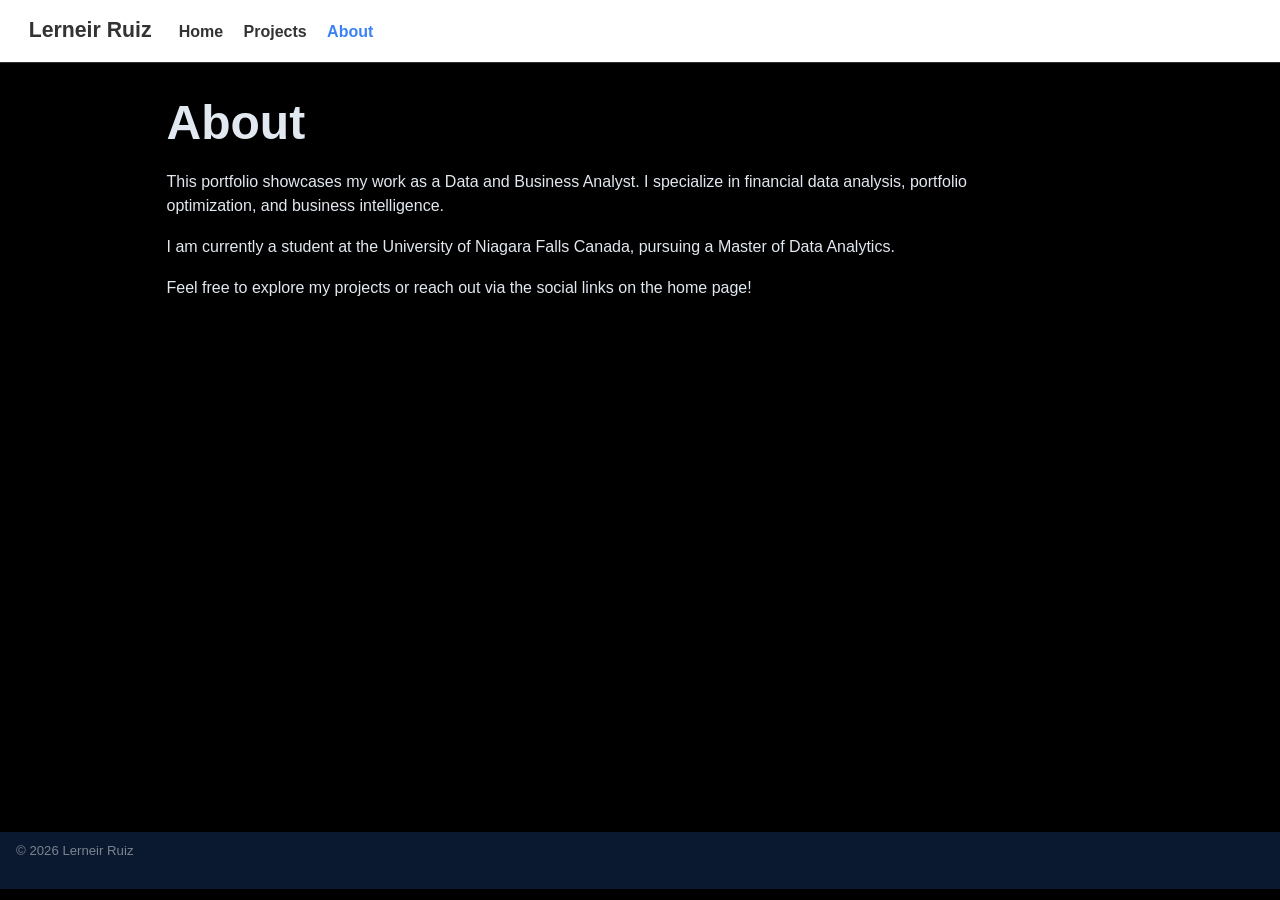
==== about/index.html @ d4482371 "Built site for gh-pages" ====
<!DOCTYPE html>
<html xmlns="http://www.w3.org/1999/xhtml" lang="en" xml:lang="en"><head>

<meta charset="utf-8">
<meta name="generator" content="quarto-1.8.26">

<meta name="viewport" content="width=device-width, initial-scale=1.0, user-scalable=yes">


<title>About – Lerneir Ruiz</title>
<style>
code{white-space: pre-wrap;}
span.smallcaps{font-variant: small-caps;}
div.columns{display: flex; gap: min(4vw, 1.5em);}
div.column{flex: auto; overflow-x: auto;}
div.hanging-indent{margin-left: 1.5em; text-indent: -1.5em;}
ul.task-list{list-style: none;}
ul.task-list li input[type="checkbox"] {
  width: 0.8em;
  margin: 0 0.8em 0.2em -1em; /* quarto-specific, see https://github.com/quarto-dev/quarto-cli/issues/4556 */ 
  vertical-align: middle;
}
</style>


<script src="../site_libs/quarto-nav/quarto-nav.js"></script>
<script src="../site_libs/quarto-nav/headroom.min.js"></script>
<script src="../site_libs/clipboard/clipboard.min.js"></script>
<script src="../site_libs/quarto-search/autocomplete.umd.js"></script>
<script src="../site_libs/quarto-search/fuse.min.js"></script>
<script src="../site_libs/quarto-search/quarto-search.js"></script>
<meta name="quarto:offset" content="../">
<script src="../site_libs/quarto-html/quarto.js" type="module"></script>
<script src="../site_libs/quarto-html/tabsets/tabsets.js" type="module"></script>
<script src="../site_libs/quarto-html/axe/axe-check.js" type="module"></script>
<script src="../site_libs/quarto-html/popper.min.js"></script>
<script src="../site_libs/quarto-html/tippy.umd.min.js"></script>
<script src="../site_libs/quarto-html/anchor.min.js"></script>
<link href="../site_libs/quarto-html/tippy.css" rel="stylesheet">
<link href="../site_libs/quarto-html/quarto-syntax-highlighting-dark-b758ccaa5987ceb1b75504551e579abf.css" rel="stylesheet" id="quarto-text-highlighting-styles">
<script src="../site_libs/bootstrap/bootstrap.min.js"></script>
<link href="../site_libs/bootstrap/bootstrap-icons.css" rel="stylesheet">
<link href="../site_libs/bootstrap/bootstrap-90b88bb4bf2f123f4418df7eea574577.min.css" rel="stylesheet" append-hash="true" id="quarto-bootstrap" data-mode="dark">
<script id="quarto-search-options" type="application/json">{
  "location": "navbar",
  "copy-button": false,
  "collapse-after": 3,
  "panel-placement": "end",
  "type": "overlay",
  "limit": 50,
  "keyboard-shortcut": [
    "f",
    "/",
    "s"
  ],
  "show-item-context": false,
  "language": {
    "search-no-results-text": "No results",
    "search-matching-documents-text": "matching documents",
    "search-copy-link-title": "Copy link to search",
    "search-hide-matches-text": "Hide additional matches",
    "search-more-match-text": "more match in this document",
    "search-more-matches-text": "more matches in this document",
    "search-clear-button-title": "Clear",
    "search-text-placeholder": "",
    "search-detached-cancel-button-title": "Cancel",
    "search-submit-button-title": "Submit",
    "search-label": "Search"
  }
}</script>


<link rel="stylesheet" href="../styles.css">
</head>

<body class="nav-fixed quarto-light">

<div id="quarto-search-results"></div>
  <header id="quarto-header" class="headroom fixed-top">
    <nav class="navbar navbar-expand-lg " data-bs-theme="dark">
      <div class="navbar-container container-fluid">
      <div class="navbar-brand-container mx-auto">
    <a class="navbar-brand" href="../index.html">
    <span class="navbar-title">Lerneir Ruiz</span>
    </a>
  </div>
            <div id="quarto-search" class="" title="Search"></div>
          <button class="navbar-toggler" type="button" data-bs-toggle="collapse" data-bs-target="#navbarCollapse" aria-controls="navbarCollapse" role="menu" aria-expanded="false" aria-label="Toggle navigation" onclick="if (window.quartoToggleHeadroom) { window.quartoToggleHeadroom(); }">
  <span class="navbar-toggler-icon"></span>
</button>
          <div class="collapse navbar-collapse" id="navbarCollapse">
            <ul class="navbar-nav navbar-nav-scroll me-auto">
  <li class="nav-item">
    <a class="nav-link" href="../index.html"> 
<span class="menu-text">Home</span></a>
  </li>  
  <li class="nav-item">
    <a class="nav-link" href="../projects/index.html"> 
<span class="menu-text">Projects</span></a>
  </li>  
  <li class="nav-item">
    <a class="nav-link active" href="../about/index.html" aria-current="page"> 
<span class="menu-text">About</span></a>
  </li>  
</ul>
            <ul class="navbar-nav navbar-nav-scroll ms-auto">
  <li class="nav-item compact">
    <a class="nav-link" href="https://github.com/lerneir"> <i class="bi bi-github" role="img">
</i> 
<span class="menu-text"></span></a>
  </li>  
  <li class="nav-item compact">
    <a class="nav-link" href="https://www.linkedin.com/in/lerneir-ruiz-cifuentes-174350122/"> <i class="bi bi-linkedin" role="img">
</i> 
<span class="menu-text"></span></a>
  </li>  
  <li class="nav-item compact">
    <a class="nav-link" href="mailto:lerneir@yahoo.com"> <i class="bi bi-envelope" role="img">
</i> 
<span class="menu-text"></span></a>
  </li>  
</ul>
          </div> <!-- /navcollapse -->
            <div class="quarto-navbar-tools">
</div>
      </div> <!-- /container-fluid -->
    </nav>
</header>
<!-- content -->
<div id="quarto-content" class="quarto-container page-columns page-rows-contents page-layout-article page-navbar">
<!-- sidebar -->
<!-- margin-sidebar -->
    <div id="quarto-margin-sidebar" class="sidebar margin-sidebar zindex-bottom">
        
    </div>
<!-- main -->
<main class="content" id="quarto-document-content">

<header id="title-block-header" class="quarto-title-block default">
<div class="quarto-title">
<h1 class="title">About</h1>
</div>



<div class="quarto-title-meta">

    
  
    
  </div>
  


</header>


<p>This portfolio showcases my work as a Data and Business Analyst. I specialize in financial data analysis, portfolio optimization, and business intelligence.</p>
<p>I am currently a student at the University of Niagara Falls Canada, pursuing a Master of Data Analytics.</p>
<p>Feel free to explore my projects or reach out via the social links on the home page!</p>



</main> <!-- /main -->
<script id="quarto-html-after-body" type="application/javascript">
  window.document.addEventListener("DOMContentLoaded", function (event) {
    const icon = "";
    const anchorJS = new window.AnchorJS();
    anchorJS.options = {
      placement: 'right',
      icon: icon
    };
    anchorJS.add('.anchored');
    const isCodeAnnotation = (el) => {
      for (const clz of el.classList) {
        if (clz.startsWith('code-annotation-')) {                     
          return true;
        }
      }
      return false;
    }
    const onCopySuccess = function(e) {
      // button target
      const button = e.trigger;
      // don't keep focus
      button.blur();
      // flash "checked"
      button.classList.add('code-copy-button-checked');
      var currentTitle = button.getAttribute("title");
      button.setAttribute("title", "Copied!");
      let tooltip;
      if (window.bootstrap) {
        button.setAttribute("data-bs-toggle", "tooltip");
        button.setAttribute("data-bs-placement", "left");
        button.setAttribute("data-bs-title", "Copied!");
        tooltip = new bootstrap.Tooltip(button, 
          { trigger: "manual", 
            customClass: "code-copy-button-tooltip",
            offset: [0, -8]});
        tooltip.show();    
      }
      setTimeout(function() {
        if (tooltip) {
          tooltip.hide();
          button.removeAttribute("data-bs-title");
          button.removeAttribute("data-bs-toggle");
          button.removeAttribute("data-bs-placement");
        }
        button.setAttribute("title", currentTitle);
        button.classList.remove('code-copy-button-checked');
      }, 1000);
      // clear code selection
      e.clearSelection();
    }
    const getTextToCopy = function(trigger) {
      const outerScaffold = trigger.parentElement.cloneNode(true);
      const codeEl = outerScaffold.querySelector('code');
      for (const childEl of codeEl.children) {
        if (isCodeAnnotation(childEl)) {
          childEl.remove();
        }
      }
      return codeEl.innerText;
    }
    const clipboard = new window.ClipboardJS('.code-copy-button:not([data-in-quarto-modal])', {
      text: getTextToCopy
    });
    clipboard.on('success', onCopySuccess);
    if (window.document.getElementById('quarto-embedded-source-code-modal')) {
      const clipboardModal = new window.ClipboardJS('.code-copy-button[data-in-quarto-modal]', {
        text: getTextToCopy,
        container: window.document.getElementById('quarto-embedded-source-code-modal')
      });
      clipboardModal.on('success', onCopySuccess);
    }
      var localhostRegex = new RegExp(/^(?:http|https):\/\/localhost\:?[0-9]*\//);
      var mailtoRegex = new RegExp(/^mailto:/);
        var filterRegex = new RegExp("https:\/\/lerneir\.github\.io\/Lerneir\/");
      var isInternal = (href) => {
          return filterRegex.test(href) || localhostRegex.test(href) || mailtoRegex.test(href);
      }
      // Inspect non-navigation links and adorn them if external
     var links = window.document.querySelectorAll('a[href]:not(.nav-link):not(.navbar-brand):not(.toc-action):not(.sidebar-link):not(.sidebar-item-toggle):not(.pagination-link):not(.no-external):not([aria-hidden]):not(.dropdown-item):not(.quarto-navigation-tool):not(.about-link)');
      for (var i=0; i<links.length; i++) {
        const link = links[i];
        if (!isInternal(link.href)) {
          // undo the damage that might have been done by quarto-nav.js in the case of
          // links that we want to consider external
          if (link.dataset.originalHref !== undefined) {
            link.href = link.dataset.originalHref;
          }
        }
      }
    function tippyHover(el, contentFn, onTriggerFn, onUntriggerFn) {
      const config = {
        allowHTML: true,
        maxWidth: 500,
        delay: 100,
        arrow: false,
        appendTo: function(el) {
            return el.parentElement;
        },
        interactive: true,
        interactiveBorder: 10,
        theme: 'quarto',
        placement: 'bottom-start',
      };
      if (contentFn) {
        config.content = contentFn;
      }
      if (onTriggerFn) {
        config.onTrigger = onTriggerFn;
      }
      if (onUntriggerFn) {
        config.onUntrigger = onUntriggerFn;
      }
      window.tippy(el, config); 
    }
    const noterefs = window.document.querySelectorAll('a[role="doc-noteref"]');
    for (var i=0; i<noterefs.length; i++) {
      const ref = noterefs[i];
      tippyHover(ref, function() {
        // use id or data attribute instead here
        let href = ref.getAttribute('data-footnote-href') || ref.getAttribute('href');
        try { href = new URL(href).hash; } catch {}
        const id = href.replace(/^#\/?/, "");
        const note = window.document.getElementById(id);
        if (note) {
          return note.innerHTML;
        } else {
          return "";
        }
      });
    }
    const xrefs = window.document.querySelectorAll('a.quarto-xref');
    const processXRef = (id, note) => {
      // Strip column container classes
      const stripColumnClz = (el) => {
        el.classList.remove("page-full", "page-columns");
        if (el.children) {
          for (const child of el.children) {
            stripColumnClz(child);
          }
        }
      }
      stripColumnClz(note)
      if (id === null || id.startsWith('sec-')) {
        // Special case sections, only their first couple elements
        const container = document.createElement("div");
        if (note.children && note.children.length > 2) {
          container.appendChild(note.children[0].cloneNode(true));
          for (let i = 1; i < note.children.length; i++) {
            const child = note.children[i];
            if (child.tagName === "P" && child.innerText === "") {
              continue;
            } else {
              container.appendChild(child.cloneNode(true));
              break;
            }
          }
          if (window.Quarto?.typesetMath) {
            window.Quarto.typesetMath(container);
          }
          return container.innerHTML
        } else {
          if (window.Quarto?.typesetMath) {
            window.Quarto.typesetMath(note);
          }
          return note.innerHTML;
        }
      } else {
        // Remove any anchor links if they are present
        const anchorLink = note.querySelector('a.anchorjs-link');
        if (anchorLink) {
          anchorLink.remove();
        }
        if (window.Quarto?.typesetMath) {
          window.Quarto.typesetMath(note);
        }
        if (note.classList.contains("callout")) {
          return note.outerHTML;
        } else {
          return note.innerHTML;
        }
      }
    }
    for (var i=0; i<xrefs.length; i++) {
      const xref = xrefs[i];
      tippyHover(xref, undefined, function(instance) {
        instance.disable();
        let url = xref.getAttribute('href');
        let hash = undefined; 
        if (url.startsWith('#')) {
          hash = url;
        } else {
          try { hash = new URL(url).hash; } catch {}
        }
        if (hash) {
          const id = hash.replace(/^#\/?/, "");
          const note = window.document.getElementById(id);
          if (note !== null) {
            try {
              const html = processXRef(id, note.cloneNode(true));
              instance.setContent(html);
            } finally {
              instance.enable();
              instance.show();
            }
          } else {
            // See if we can fetch this
            fetch(url.split('#')[0])
            .then(res => res.text())
            .then(html => {
              const parser = new DOMParser();
              const htmlDoc = parser.parseFromString(html, "text/html");
              const note = htmlDoc.getElementById(id);
              if (note !== null) {
                const html = processXRef(id, note);
                instance.setContent(html);
              } 
            }).finally(() => {
              instance.enable();
              instance.show();
            });
          }
        } else {
          // See if we can fetch a full url (with no hash to target)
          // This is a special case and we should probably do some content thinning / targeting
          fetch(url)
          .then(res => res.text())
          .then(html => {
            const parser = new DOMParser();
            const htmlDoc = parser.parseFromString(html, "text/html");
            const note = htmlDoc.querySelector('main.content');
            if (note !== null) {
              // This should only happen for chapter cross references
              // (since there is no id in the URL)
              // remove the first header
              if (note.children.length > 0 && note.children[0].tagName === "HEADER") {
                note.children[0].remove();
              }
              const html = processXRef(null, note);
              instance.setContent(html);
            } 
          }).finally(() => {
            instance.enable();
            instance.show();
          });
        }
      }, function(instance) {
      });
    }
        let selectedAnnoteEl;
        const selectorForAnnotation = ( cell, annotation) => {
          let cellAttr = 'data-code-cell="' + cell + '"';
          let lineAttr = 'data-code-annotation="' +  annotation + '"';
          const selector = 'span[' + cellAttr + '][' + lineAttr + ']';
          return selector;
        }
        const selectCodeLines = (annoteEl) => {
          const doc = window.document;
          const targetCell = annoteEl.getAttribute("data-target-cell");
          const targetAnnotation = annoteEl.getAttribute("data-target-annotation");
          const annoteSpan = window.document.querySelector(selectorForAnnotation(targetCell, targetAnnotation));
          const lines = annoteSpan.getAttribute("data-code-lines").split(",");
          const lineIds = lines.map((line) => {
            return targetCell + "-" + line;
          })
          let top = null;
          let height = null;
          let parent = null;
          if (lineIds.length > 0) {
              //compute the position of the single el (top and bottom and make a div)
              const el = window.document.getElementById(lineIds[0]);
              top = el.offsetTop;
              height = el.offsetHeight;
              parent = el.parentElement.parentElement;
            if (lineIds.length > 1) {
              const lastEl = window.document.getElementById(lineIds[lineIds.length - 1]);
              const bottom = lastEl.offsetTop + lastEl.offsetHeight;
              height = bottom - top;
            }
            if (top !== null && height !== null && parent !== null) {
              // cook up a div (if necessary) and position it 
              let div = window.document.getElementById("code-annotation-line-highlight");
              if (div === null) {
                div = window.document.createElement("div");
                div.setAttribute("id", "code-annotation-line-highlight");
                div.style.position = 'absolute';
                parent.appendChild(div);
              }
              div.style.top = top - 2 + "px";
              div.style.height = height + 4 + "px";
              div.style.left = 0;
              let gutterDiv = window.document.getElementById("code-annotation-line-highlight-gutter");
              if (gutterDiv === null) {
                gutterDiv = window.document.createElement("div");
                gutterDiv.setAttribute("id", "code-annotation-line-highlight-gutter");
                gutterDiv.style.position = 'absolute';
                const codeCell = window.document.getElementById(targetCell);
                const gutter = codeCell.querySelector('.code-annotation-gutter');
                gutter.appendChild(gutterDiv);
              }
              gutterDiv.style.top = top - 2 + "px";
              gutterDiv.style.height = height + 4 + "px";
            }
            selectedAnnoteEl = annoteEl;
          }
        };
        const unselectCodeLines = () => {
          const elementsIds = ["code-annotation-line-highlight", "code-annotation-line-highlight-gutter"];
          elementsIds.forEach((elId) => {
            const div = window.document.getElementById(elId);
            if (div) {
              div.remove();
            }
          });
          selectedAnnoteEl = undefined;
        };
          // Handle positioning of the toggle
      window.addEventListener(
        "resize",
        throttle(() => {
          elRect = undefined;
          if (selectedAnnoteEl) {
            selectCodeLines(selectedAnnoteEl);
          }
        }, 10)
      );
      function throttle(fn, ms) {
      let throttle = false;
      let timer;
        return (...args) => {
          if(!throttle) { // first call gets through
              fn.apply(this, args);
              throttle = true;
          } else { // all the others get throttled
              if(timer) clearTimeout(timer); // cancel #2
              timer = setTimeout(() => {
                fn.apply(this, args);
                timer = throttle = false;
              }, ms);
          }
        };
      }
        // Attach click handler to the DT
        const annoteDls = window.document.querySelectorAll('dt[data-target-cell]');
        for (const annoteDlNode of annoteDls) {
          annoteDlNode.addEventListener('click', (event) => {
            const clickedEl = event.target;
            if (clickedEl !== selectedAnnoteEl) {
              unselectCodeLines();
              const activeEl = window.document.querySelector('dt[data-target-cell].code-annotation-active');
              if (activeEl) {
                activeEl.classList.remove('code-annotation-active');
              }
              selectCodeLines(clickedEl);
              clickedEl.classList.add('code-annotation-active');
            } else {
              // Unselect the line
              unselectCodeLines();
              clickedEl.classList.remove('code-annotation-active');
            }
          });
        }
    const findCites = (el) => {
      const parentEl = el.parentElement;
      if (parentEl) {
        const cites = parentEl.dataset.cites;
        if (cites) {
          return {
            el,
            cites: cites.split(' ')
          };
        } else {
          return findCites(el.parentElement)
        }
      } else {
        return undefined;
      }
    };
    var bibliorefs = window.document.querySelectorAll('a[role="doc-biblioref"]');
    for (var i=0; i<bibliorefs.length; i++) {
      const ref = bibliorefs[i];
      const citeInfo = findCites(ref);
      if (citeInfo) {
        tippyHover(citeInfo.el, function() {
          var popup = window.document.createElement('div');
          citeInfo.cites.forEach(function(cite) {
            var citeDiv = window.document.createElement('div');
            citeDiv.classList.add('hanging-indent');
            citeDiv.classList.add('csl-entry');
            var biblioDiv = window.document.getElementById('ref-' + cite);
            if (biblioDiv) {
              citeDiv.innerHTML = biblioDiv.innerHTML;
            }
            popup.appendChild(citeDiv);
          });
          return popup.innerHTML;
        });
      }
    }
  });
  </script>
</div> <!-- /content -->
<footer class="footer">
  <div class="nav-footer">
    <div class="nav-footer-left">
<p>© 2026 Lerneir Ruiz</p>
</div>   
    <div class="nav-footer-center">
      &nbsp;
    </div>
    <div class="nav-footer-right">
      <ul class="footer-items list-unstyled">
    <li class="nav-item compact">
    <a class="nav-link" href="https://github.com/lerneir">
      <i class="bi bi-github" role="img">
</i> 
    </a>
  </li>  
    <li class="nav-item compact">
    <a class="nav-link" href="https://www.linkedin.com/in/lerneir-ruiz-cifuentes-174350122/">
      <i class="bi bi-linkedin" role="img">
</i> 
    </a>
  </li>  
</ul>
    </div>
  </div>
</footer>




</body></html>
---- site_libs/quarto-html/quarto-syntax-highlighting-dark-b758ccaa5987ceb1b75504551e579abf.css ----
/* quarto syntax highlight colors */
:root {
  --quarto-hl-al-color: #f07178;
  --quarto-hl-an-color: #d4d0ab;
  --quarto-hl-at-color: #00e0e0;
  --quarto-hl-bn-color: #d4d0ab;
  --quarto-hl-bu-color: #abe338;
  --quarto-hl-ch-color: #abe338;
  --quarto-hl-co-color: #f8f8f2;
  --quarto-hl-cv-color: #ffd700;
  --quarto-hl-cn-color: #ffd700;
  --quarto-hl-cf-color: #ffa07a;
  --quarto-hl-dt-color: #ffa07a;
  --quarto-hl-dv-color: #d4d0ab;
  --quarto-hl-do-color: #f8f8f2;
  --quarto-hl-er-color: #f07178;
  --quarto-hl-ex-color: #00e0e0;
  --quarto-hl-fl-color: #d4d0ab;
  --quarto-hl-fu-color: #ffa07a;
  --quarto-hl-im-color: #abe338;
  --quarto-hl-in-color: #d4d0ab;
  --quarto-hl-kw-color: #ffa07a;
  --quarto-hl-op-color: #ffa07a;
  --quarto-hl-ot-color: #00e0e0;
  --quarto-hl-pp-color: #dcc6e0;
  --quarto-hl-re-color: #00e0e0;
  --quarto-hl-sc-color: #abe338;
  --quarto-hl-ss-color: #abe338;
  --quarto-hl-st-color: #abe338;
  --quarto-hl-va-color: #00e0e0;
  --quarto-hl-vs-color: #abe338;
  --quarto-hl-wa-color: #dcc6e0;
}

/* other quarto variables */
:root {
  --quarto-font-monospace: SFMono-Regular, Menlo, Monaco, Consolas, "Liberation Mono", "Courier New", monospace;
}

/* syntax highlight based on Pandoc's rules */
pre > code.sourceCode > span {
  color: #f8f8f2;
}

code.sourceCode > span {
  color: #f8f8f2;
}

div.sourceCode,
div.sourceCode pre.sourceCode {
  color: #f8f8f2;
}

/* Normal */
code span {
  color: #f8f8f2;
}

/* Alert */
code span.al {
  color: #f07178;
}

/* Annotation */
code span.an {
  color: #d4d0ab;
}

/* Attribute */
code span.at {
  color: #00e0e0;
}

/* BaseN */
code span.bn {
  color: #d4d0ab;
}

/* BuiltIn */
code span.bu {
  color: #abe338;
}

/* ControlFlow */
code span.cf {
  font-weight: bold;
  color: #ffa07a;
}

/* Char */
code span.ch {
  color: #abe338;
}

/* Constant */
code span.cn {
  color: #ffd700;
}

/* Comment */
code span.co {
  font-style: italic;
  color: #f8f8f2;
}

/* CommentVar */
code span.cv {
  color: #ffd700;
}

/* Documentation */
code span.do {
  color: #f8f8f2;
}

/* DataType */
code span.dt {
  color: #ffa07a;
}

/* DecVal */
code span.dv {
  color: #d4d0ab;
}

/* Error */
code span.er {
  color: #f07178;
  text-decoration: underline;
}

/* Extension */
code span.ex {
  font-weight: bold;
  color: #00e0e0;
}

/* Float */
code span.fl {
  color: #d4d0ab;
}

/* Function */
code span.fu {
  color: #ffa07a;
}

/* Import */
code span.im {
  color: #abe338;
}

/* Information */
code span.in {
  color: #d4d0ab;
}

/* Keyword */
code span.kw {
  font-weight: bold;
  color: #ffa07a;
}

/* Operator */
code span.op {
  color: #ffa07a;
}

/* Other */
code span.ot {
  color: #00e0e0;
}

/* Preprocessor */
code span.pp {
  color: #dcc6e0;
}

/* RegionMarker */
code span.re {
  background-color: #f8f8f2;
  color: #00e0e0;
}

/* SpecialChar */
code span.sc {
  color: #abe338;
}

/* SpecialString */
code span.ss {
  color: #abe338;
}

/* String */
code span.st {
  color: #abe338;
}

/* Variable */
code span.va {
  color: #00e0e0;
}

/* VerbatimString */
code span.vs {
  color: #abe338;
}

/* Warning */
code span.wa {
  color: #dcc6e0;
}

.prevent-inlining {
  content: "</";
}

/*# sourceMappingURL=6c091f0476edacc1e88d089996040f32.css.map */
---- styles.css ----
/* ==========================================================================
   1. VARIABLES Y CONFIGURACIÓN BASE (Regla 8px intacta)
   ========================================================================== */
:root {
    --bg-dark: #000000;        
    --bg-card: #0a0a0a;        
    --text-main: #e2e8f0;      
    --text-muted: #7291bd;     
    --primary-blue: #3b82f6;   
    --accent-orange: #f97316; 
    --code-text:#f8f8f2;
    
    /* Variables de Espaciado (Regla 8px) */
    --space-xs: 4px;   /* 0.5x */
    --space-sm: 8px;   /* 1x */
    --space-md: 16px;  /* 2x */
    --space-lg: 24px;  /* 3x */
    --space-xl: 32px;  /* 4x */
    --space-xxl: 48px; /* 6x */
}

/* --- ESTILOS GENERALES --- */
body {
    background-color: var(--bg-dark);
    color: var(--text-main);
    font-family: 'Segoe UI', Roboto, Helvetica, Arial, sans-serif;
    font-size: 16px; 
    line-height: 1.5; 
    margin: 0;
    padding: 0;
}

/* Contenedor principal para layouts 'full' */
.column-page, .column-body, .main-container {
    max-width: 1200px; /* Ampliado ligeramente para el diseño horizontal */
    margin: 0 auto;
    padding: 0 var(--space-lg); /* 24px a los lados */
}

/* ==========================================================================
   2. TIPOGRAFÍA
   ========================================================================== */
h1, h2, h3, h4 {
    font-weight: 700;
    margin-top: var(--space-xl); /* 32px */
    margin-bottom: var(--space-md); /* 16px */
    line-height: 1.25; 
}

h1 {
    font-size: 48px; /* 6x8 */
    color: var(--text-main);
    border-bottom: none; /* Quitamos borde del h1 en Solana para limpieza */
    margin-bottom: var(--space-sm);
}

h2 {
    font-size: 32px; /* 4x8 */
    color: var(--primary-blue);
    margin-bottom: var(--space-lg); /* 24px */
    border-bottom: 1px solid #333; /* Separador sutil */
    padding-bottom: var(--space-sm);
}

h3 {
    font-size: 24px; /* 3x8 */
    color: var(--text-main);
}

/* Enlaces Generales */
a {
    color: var(--accent-orange);
    text-decoration: none;
    font-weight: 500;
    transition: all 0.3s ease;
}

a:hover {
    color: #ff9f43;
    text-shadow: 0 0 8px rgba(249, 115, 22, 0.6);
}

/* ==========================================================================
   3. PLANTILLA SOLANA (Hero Horizontal) - ¡NUEVO!
   ========================================================================== */

/* Contenedor principal del Hero */
.quarto-about-solana {
    display: flex;
    flex-direction: row-reverse; /* Foto derecha, Texto izquierda */
    align-items: center;
    justify-content: space-between;
    
    margin-top: var(--space-xl);
    margin-bottom: var(--space-xxl); /* 48px de separación con los proyectos */
    padding-bottom: var(--space-xl);
    border-bottom: 1px solid #333; /* Línea divisoria elegante */
}

/* Columna de Texto (Izquierda) */
.about-entity {
    flex: 1; /* Toma el espacio disponible */
    border-right: none; /* Eliminamos el borde de trestles */
    padding-right: var(--space-xl); /* Espacio contra la foto */
    text-align: left;
}

/* Columna de Imagen (Derecha) */
.about-image {
    flex: 0 0 auto; /* No se estira */
    margin-left: var(--space-lg);
}

/* Ajuste específico para la foto */
.about-image img {
    border: 2px solid var(--primary-blue); /* Borde sutil azul */
    padding: var(--space-xs); /* Espacio entre foto y borde */
    background-color: var(--bg-card);
}

/* Contenido de la bio (debajo del nombre) */
.about-contents {
    padding-left: 0; /* Reseteamos padding */
}

/* --- BOTONES SOCIALES (Estilo Píldora Limpia) --- */
.about-links {
    display: flex;
    gap: var(--space-md); /* 16px entre botones */
    margin-top: var(--space-lg);
}

.about-link {
    color: var(--primary-blue) !important;
    border: 1px solid var(--primary-blue);
    background: transparent;
    border-radius: 50px; /* Redondeado completo (Píldora) */
    
    padding: var(--space-sm) var(--space-lg); /* 8px vertical, 24px horizontal */
    
    font-size: 14px; 
    display: inline-flex;
    align-items: center;
    transition: all 0.3s ease;
    text-transform: uppercase;
    letter-spacing: 0.5px;
}

.about-link:hover {
    background-color: var(--primary-blue);
    color: #000 !important; /* Texto negro sobre azul */
    box-shadow: 0 0 16px rgba(59, 130, 246, 0.5); /* Glow azul */
    transform: translateY(-2px); /* Pequeña elevación */
}

/* ==========================================================================
   4. TARJETAS Y PROYECTOS (Full Width)
   ========================================================================== */
.category-block, .card, .quarto-grid-item {
    background-color: var(--bg-card);
    border: 1px solid #1f2937;
    border-left: 4px solid var(--primary-blue);
    border-radius: 8px;
    
    padding: var(--space-lg); /* 24px */
    margin-bottom: var(--space-xl); /* 32px */
}

/* ==========================================================================
   5. TABLAS Y CÓDIGO (CORREGIDO PARA LEGIBILIDAD)
   ========================================================================== */

/* Forzamos que la tabla y sus celdas tengan fondo oscuro */
table, .table {
    width: 100%;
    border-collapse: separate;
    border-spacing: 0;
    margin: var(--space-lg) 0;
    border: 1px solid #333;
    border-radius: 8px;
    overflow: hidden;
    
    /* ¡AQUÍ ESTÁ LA SOLUCIÓN! */
    background-color: var(--bg-card) !important; /* Fuerza fondo oscuro */
    color: var(--text-muted) !important;         /* Fuerza texto legible */
}

/* Encabezados (Header) */
th {
    background-color: #0f172a !important; /* Azul muy oscuro */
    color: var(--primary-blue) !important;
    padding: var(--space-md);
    text-align: left;
    border-bottom: 2px solid var(--primary-blue);
    font-weight: 700;
}

/* Celdas del cuerpo (Body) */
td {
    background-color: var(--bg-card) !important; /* Fondo oscuro */
    color: var(--text-muted) !important;         /* Gris claro legible */
    padding: var(--space-md);
    border-bottom: 1px solid #222;
}

/* Si Quarto agrega filas alternas (striped), las oscurecemos */
.table-striped > tbody > tr:nth-of-type(odd) > * {
    background-color: rgba(255, 255, 255, 0.03) !important; /* Apenas visible */
    color: var(--text-main) !important;
}

/* Efecto al pasar el mouse (Hover) para que se vea moderno */
tr:hover td {
    background-color: rgba(59, 130, 246, 0.1) !important; /* Azul muy sutil */
    color: #ffffff !important;
    transition: background-color 0.3s ease;
}

/* Bloques de código */
code {
    background-color:var(--bg-dark) !important;
    color: var(--code-text) !important;
    font-family: 'Consolas', monospace;
    padding: var(--space-xs) var(--space-sm);
    border-radius: 4px;
    
}

pre {
    background-color:var(--bg-dark) !important;
    color: #var(--code-text) !important;
    border: 1px solid #333;
    border-radius: 0px;
    margin-bottom: var(--space-lg);
    overflow-x: auto;
}

.sourceCode.python {
    background-color:var(--bg-dark) !important;
}

/* ==========================================================================
   6. RESPONSIVE / MÓVIL (Media Queries)
   ========================================================================== */

@media (max-width: 768px) {
    /* 1. EL ENCABEZADO (Foto, Nombre, Redes) -> SE QUEDA CENTRADO */
    .quarto-about-solana {
        flex-direction: column; /* Apilar verticalmente */
        align-items: center;    /* Centrar elementos */
    }
    
    .about-entity {
        text-align: center;     /* Centrar nombre y redes */
        padding-right: 0;
        margin-bottom: var(--space-lg);
        order: 1;               /* Poner primero la foto/nombre */
        width: 100%;
    }

    .about-image {
        margin-left: 0;
        margin-bottom: var(--space-md);
        order: 0;               /* La foto arriba del todo */
    }

    /* Centrar los botones de redes sociales */
    .about-links {
        justify-content: center;
        flex-wrap: wrap;
        margin-bottom: var(--space-xl);
    }

    /* 2. EL CONTENIDO (Biografía, Proyectos, Listas) -> ALINEADO A LA IZQUIERDA */
    .about-contents, 
    .about-contents p, 
    .about-contents h1, 
    .about-contents h2, 
    .about-contents h3 {
        text-align: left !important; /* Forzar alineación izquierda */
    }

    /* Arreglar las listas (Bullet points) para que no se vean "raras" */
    ul {
        text-align: left !important;
        padding-left: 20px; /* Dar espacio a la sangría */
    }

    li {
        margin-bottom: 8px; /* Separar un poco los ítems */
    }

    /* 3. AJUSTES GENERALES */
    h1 { font-size: 32px; text-align: center; } /* El nombre principal sí centrado */
    h2 { font-size: 24px; text-align: left !important; }   /* Títulos de sección a la izquierda */
    
    body, .column-page, .main-container {
        padding-left: 16px;
        padding-right: 16px;
    }
}
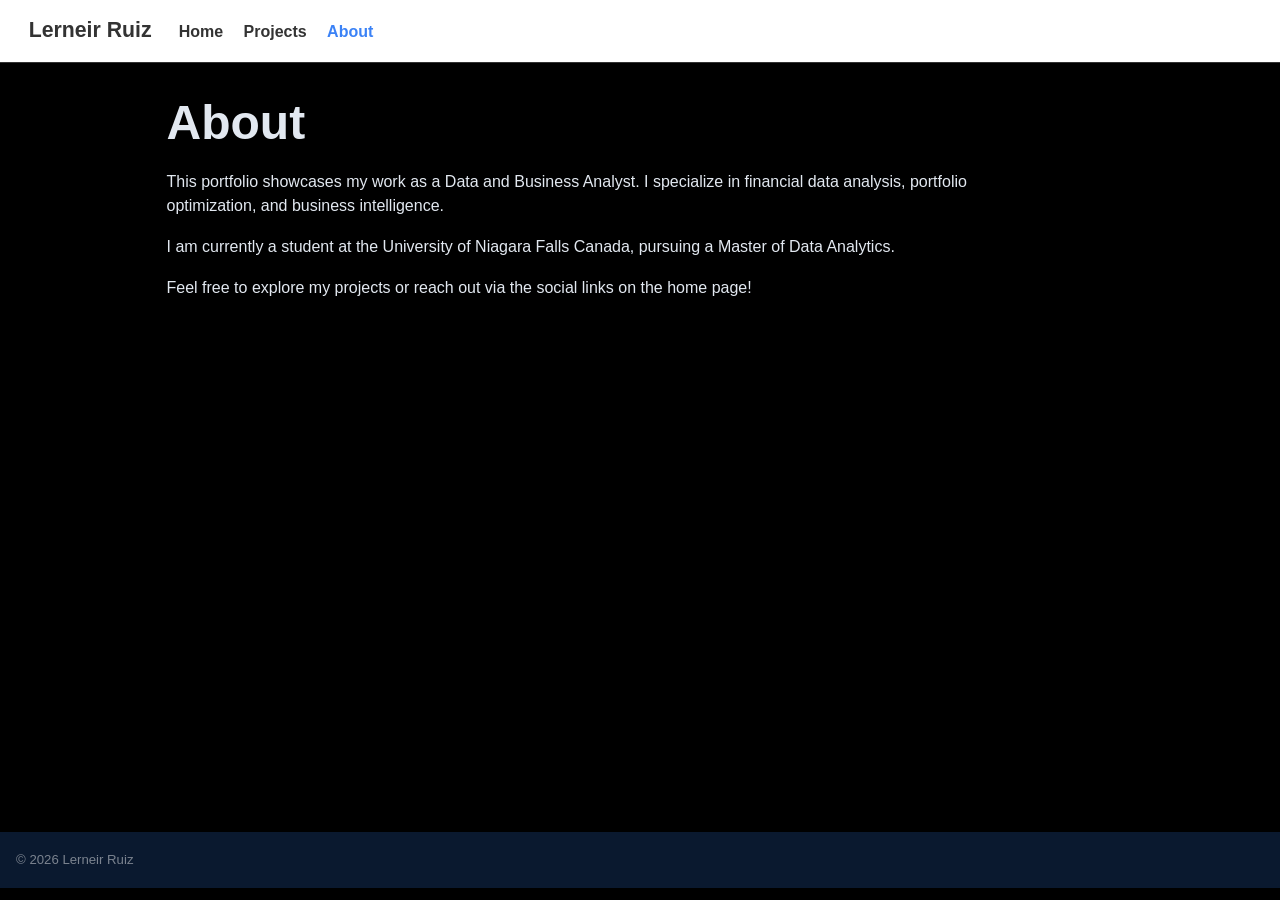
==== commit 761b983f: "Built site for gh-pages" ====
--- a/about/index.html
+++ b/about/index.html
@@ -40,7 +40,7 @@
 <link href="../site_libs/quarto-html/quarto-syntax-highlighting-dark-b758ccaa5987ceb1b75504551e579abf.css" rel="stylesheet" id="quarto-text-highlighting-styles">
 <script src="../site_libs/bootstrap/bootstrap.min.js"></script>
 <link href="../site_libs/bootstrap/bootstrap-icons.css" rel="stylesheet">
-<link href="../site_libs/bootstrap/bootstrap-90b88bb4bf2f123f4418df7eea574577.min.css" rel="stylesheet" append-hash="true" id="quarto-bootstrap" data-mode="dark">
+<link href="../site_libs/bootstrap/bootstrap-21cc4195848605214b38c057323cafc6.min.css" rel="stylesheet" append-hash="true" id="quarto-bootstrap" data-mode="dark">
 <script id="quarto-search-options" type="application/json">{
   "location": "navbar",
   "copy-button": false,
--- a/styles.css
+++ b/styles.css
@@ -298,4 +298,53 @@
         padding-left: 16px;
         padding-right: 16px;
     }
-}+}
+
+/* Contenedor principal del footer */
+.nav-footer {
+    display: flex;
+    justify-content: space-between; /* Separa izquierda, centro y derecha */
+    align-items: center;
+    flex-wrap: wrap; /* Permite que los elementos bajen si no caben */
+    padding: 8px;
+    gap: 8px; /* Espacio entre elementos cuando se apilen */
+  }
+  
+  /* Ajustes para los bloques internos */
+  .nav-footer-left, 
+  .nav-footer-center, 
+  .nav-footer-right {
+    flex: 1; /* Hace que cada sección ocupe el mismo espacio */
+    min-width: 120px; /* Evita que se compriman demasiado */
+  }
+  
+  /* Alineación de los iconos */
+  .footer-items {
+    display: flex;
+    justify-content: flex-end; /* Iconos a la derecha en PC */
+    margin: 0;
+    padding: 0;
+    gap: 16px;
+  }
+  
+  /* --- RESPONSIVIDAD PARA MÓVILES --- */
+  @media (max-width: 768px) {
+    .nav-footer {
+      flex-direction: row; /* Apila los elementos verticalmente */
+      text-align: center;    /* Centra el texto */
+    }
+  
+    .nav-footer-right .footer-items {
+      justify-content: center; /* Centra los iconos en móvil */
+    }
+    
+    .nav-footer-center {
+      display: none; /* Opcional: oculta el div vacío central en móvil */
+    }
+    .footer-items {
+    display: flex;
+    justify-content: flex-end; /* Iconos a la derecha en PC */
+    margin: 0;
+    padding: 0;
+    }
+    }
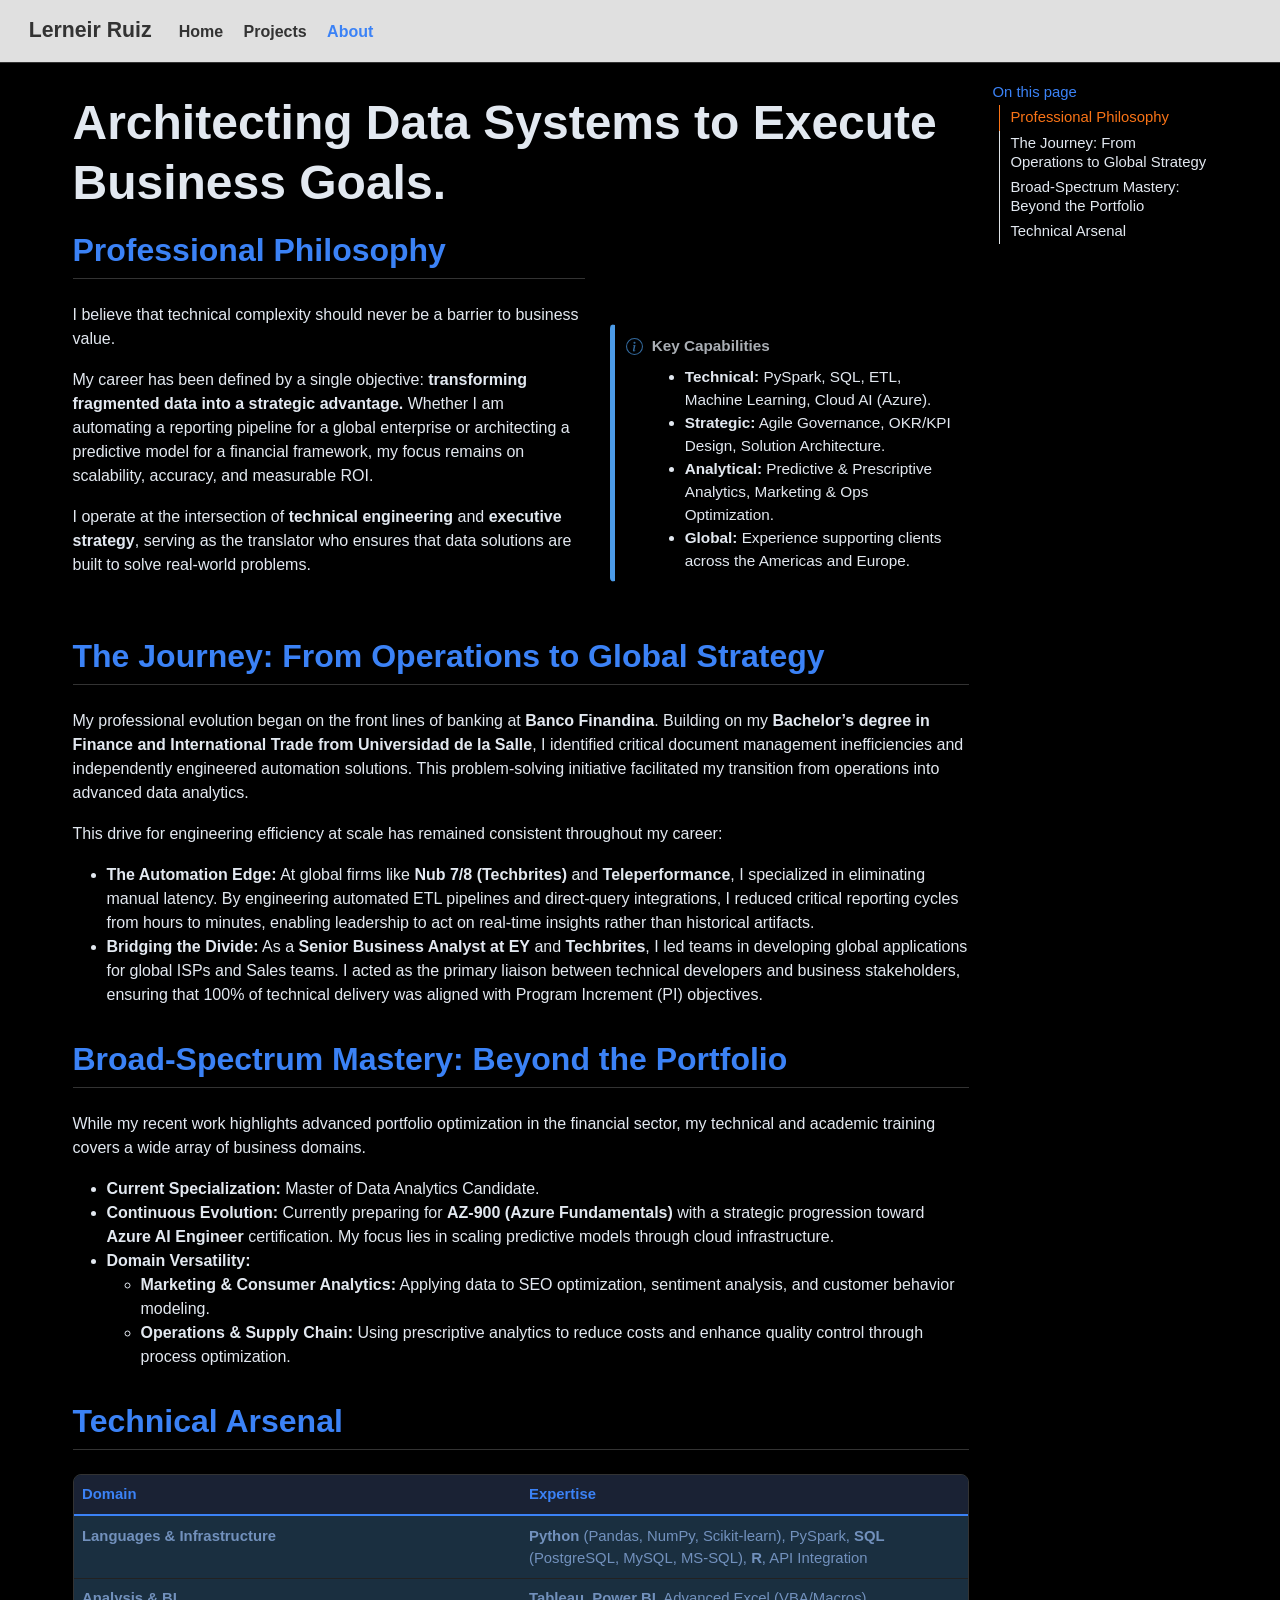
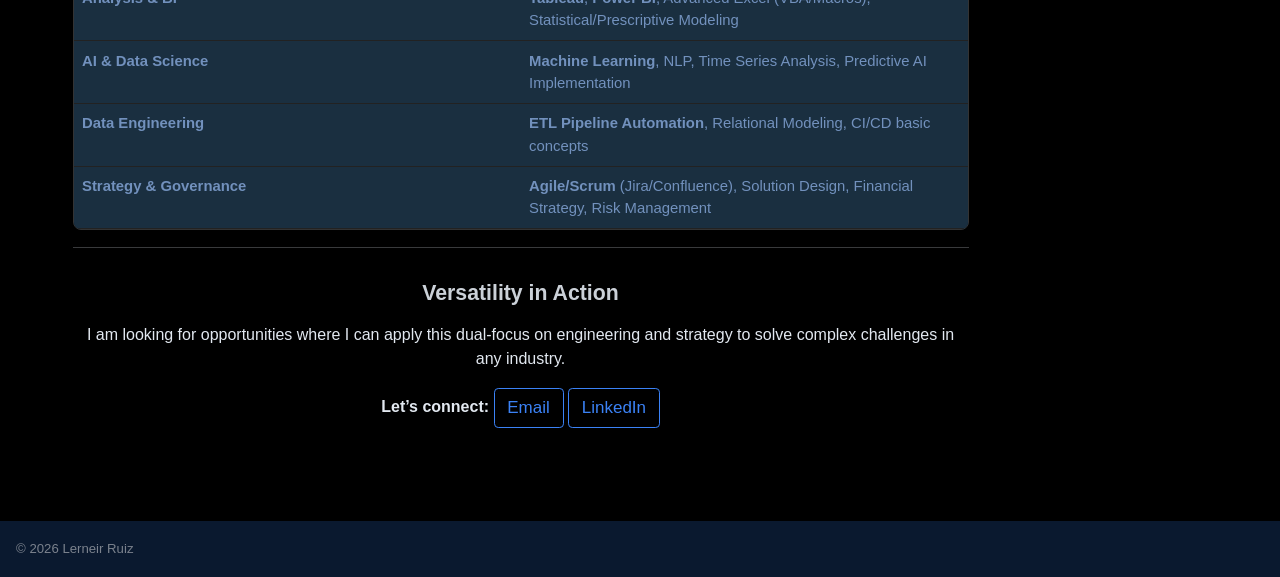
==== commit 69d8460e: "Built site for gh-pages" ====
--- a/about/index.html
+++ b/about/index.html
@@ -7,7 +7,7 @@
 <meta name="viewport" content="width=device-width, initial-scale=1.0, user-scalable=yes">
 
 
-<title>About – Lerneir Ruiz</title>
+<title>Architecting Data Systems to Execute Business Goals. – Lerneir Ruiz</title>
 <style>
 code{white-space: pre-wrap;}
 span.smallcaps{font-variant: small-caps;}
@@ -40,7 +40,7 @@
 <link href="../site_libs/quarto-html/quarto-syntax-highlighting-dark-b758ccaa5987ceb1b75504551e579abf.css" rel="stylesheet" id="quarto-text-highlighting-styles">
 <script src="../site_libs/bootstrap/bootstrap.min.js"></script>
 <link href="../site_libs/bootstrap/bootstrap-icons.css" rel="stylesheet">
-<link href="../site_libs/bootstrap/bootstrap-21cc4195848605214b38c057323cafc6.min.css" rel="stylesheet" append-hash="true" id="quarto-bootstrap" data-mode="dark">
+<link href="../site_libs/bootstrap/bootstrap-c56ea303742ede86fa074ad413b0daa5.min.css" rel="stylesheet" append-hash="true" id="quarto-bootstrap" data-mode="dark">
 <script id="quarto-search-options" type="application/json">{
   "location": "navbar",
   "copy-button": false,
@@ -127,23 +127,32 @@
     </nav>
 </header>
 <!-- content -->
-<div id="quarto-content" class="quarto-container page-columns page-rows-contents page-layout-article page-navbar">
+<div id="quarto-content" class="quarto-container page-columns page-rows-contents page-layout-full page-navbar">
 <!-- sidebar -->
 <!-- margin-sidebar -->
-    <div id="quarto-margin-sidebar" class="sidebar margin-sidebar zindex-bottom">
-        
+    <div id="quarto-margin-sidebar" class="sidebar margin-sidebar">
+        <nav id="TOC" role="doc-toc" class="toc-active">
+    <h2 id="toc-title">On this page</h2>
+   
+  <ul>
+  <li><a href="#professional-philosophy" id="toc-professional-philosophy" class="nav-link active" data-scroll-target="#professional-philosophy">Professional Philosophy</a></li>
+  <li><a href="#the-journey-from-operations-to-global-strategy" id="toc-the-journey-from-operations-to-global-strategy" class="nav-link" data-scroll-target="#the-journey-from-operations-to-global-strategy">The Journey: From Operations to Global Strategy</a></li>
+  <li><a href="#broad-spectrum-mastery-beyond-the-portfolio" id="toc-broad-spectrum-mastery-beyond-the-portfolio" class="nav-link" data-scroll-target="#broad-spectrum-mastery-beyond-the-portfolio">Broad-Spectrum Mastery: Beyond the Portfolio</a></li>
+  <li><a href="#technical-arsenal" id="toc-technical-arsenal" class="nav-link" data-scroll-target="#technical-arsenal">Technical Arsenal</a></li>
+  </ul>
+</nav>
     </div>
 <!-- main -->
-<main class="content" id="quarto-document-content">
+<main class="content column-page-left" id="quarto-document-content">
 
 <header id="title-block-header" class="quarto-title-block default">
 <div class="quarto-title">
-<h1 class="title">About</h1>
-</div>
-
-
-
-<div class="quarto-title-meta">
+<h1 class="title">Architecting Data Systems to Execute Business Goals.</h1>
+</div>
+
+
+
+<div class="quarto-title-meta column-page-left">
 
     
   
@@ -155,11 +164,109 @@
 </header>
 
 
-<p>This portfolio showcases my work as a Data and Business Analyst. I specialize in financial data analysis, portfolio optimization, and business intelligence.</p>
-<p>I am currently a student at the University of Niagara Falls Canada, pursuing a Master of Data Analytics.</p>
-<p>Feel free to explore my projects or reach out via the social links on the home page!</p>
-
-
+<section id="professional-philosophy" class="level2 g-col-12 g-col-md-7 grid">
+<h2 class="g-col-12 g-col-md-7 anchored" data-anchor-id="professional-philosophy">Professional Philosophy</h2>
+</section>
+<div class="grid">
+<div class="g-col-12 g-col-md-7">
+<p>I believe that technical complexity should never be a barrier to business value.</p>
+<p>My career has been defined by a single objective: <strong>transforming fragmented data into a strategic advantage.</strong> Whether I am automating a reporting pipeline for a global enterprise or architecting a predictive model for a financial framework, my focus remains on scalability, accuracy, and measurable ROI.</p>
+<p>I operate at the intersection of <strong>technical engineering</strong> and <strong>executive strategy</strong>, serving as the translator who ensures that data solutions are built to solve real-world problems.</p>
+</div>
+<div class="g-col-12 g-col-md-5">
+<div class="callout callout-style-simple callout-note callout-titled">
+<div class="callout-header d-flex align-content-center">
+<div class="callout-icon-container">
+<i class="callout-icon"></i>
+</div>
+<div class="callout-title-container flex-fill">
+<span class="screen-reader-only">Note</span>Key Capabilities
+</div>
+</div>
+<div class="callout-body-container callout-body">
+<ul>
+<li><strong>Technical:</strong> PySpark, SQL, ETL, Machine Learning, Cloud AI (Azure).</li>
+<li><strong>Strategic:</strong> Agile Governance, OKR/KPI Design, Solution Architecture.</li>
+<li><strong>Analytical:</strong> Predictive &amp; Prescriptive Analytics, Marketing &amp; Ops Optimization.</li>
+<li><strong>Global:</strong> Experience supporting clients across the Americas and Europe.</li>
+</ul>
+</div>
+</div>
+</div>
+</div>
+<section id="the-journey-from-operations-to-global-strategy" class="level2">
+<h2 class="anchored" data-anchor-id="the-journey-from-operations-to-global-strategy">The Journey: From Operations to Global Strategy</h2>
+<p>My professional evolution began on the front lines of banking at <strong>Banco Finandina</strong>. Building on my <strong>Bachelor’s degree in Finance and International Trade from Universidad de la Salle</strong>, I identified critical document management inefficiencies and independently engineered automation solutions. This problem-solving initiative facilitated my transition from operations into advanced data analytics.</p>
+<p>This drive for engineering efficiency at scale has remained consistent throughout my career:</p>
+<ul>
+<li><strong>The Automation Edge:</strong> At global firms like <strong>Nub 7/8 (Techbrites)</strong> and <strong>Teleperformance</strong>, I specialized in eliminating manual latency. By engineering automated ETL pipelines and direct-query integrations, I reduced critical reporting cycles from hours to minutes, enabling leadership to act on real-time insights rather than historical artifacts.</li>
+<li><strong>Bridging the Divide:</strong> As a <strong>Senior Business Analyst at EY</strong> and <strong>Techbrites</strong>, I led teams in developing global applications for global ISPs and Sales teams. I acted as the primary liaison between technical developers and business stakeholders, ensuring that 100% of technical delivery was aligned with Program Increment (PI) objectives.</li>
+</ul>
+</section>
+<section id="broad-spectrum-mastery-beyond-the-portfolio" class="level2">
+<h2 class="anchored" data-anchor-id="broad-spectrum-mastery-beyond-the-portfolio">Broad-Spectrum Mastery: Beyond the Portfolio</h2>
+<p>While my recent work highlights advanced portfolio optimization in the financial sector, my technical and academic training covers a wide array of business domains.</p>
+<ul>
+<li><strong>Current Specialization:</strong> Master of Data Analytics Candidate.</li>
+<li><strong>Continuous Evolution:</strong> Currently preparing for <strong>AZ-900 (Azure Fundamentals)</strong> with a strategic progression toward <strong>Azure AI Engineer</strong> certification. My focus lies in scaling predictive models through cloud infrastructure.</li>
+<li><strong>Domain Versatility:</strong>
+<ul>
+<li><strong>Marketing &amp; Consumer Analytics:</strong> Applying data to SEO optimization, sentiment analysis, and customer behavior modeling.</li>
+<li><strong>Operations &amp; Supply Chain:</strong> Using prescriptive analytics to reduce costs and enhance quality control through process optimization.</li>
+</ul></li>
+</ul>
+</section>
+<section id="technical-arsenal" class="level2">
+<h2 class="anchored" data-anchor-id="technical-arsenal">Technical Arsenal</h2>
+<table class="caption-top table">
+<colgroup>
+<col style="width: 50%">
+<col style="width: 50%">
+</colgroup>
+<thead>
+<tr class="header">
+<th style="text-align: left;">Domain</th>
+<th style="text-align: left;">Expertise</th>
+</tr>
+</thead>
+<tbody>
+<tr class="odd">
+<td style="text-align: left;"><strong>Languages &amp; Infrastructure</strong></td>
+<td style="text-align: left;"><strong>Python</strong> (Pandas, NumPy, Scikit-learn), PySpark, <strong>SQL</strong> (PostgreSQL, MySQL, MS-SQL), <strong>R</strong>, API Integration</td>
+</tr>
+<tr class="even">
+<td style="text-align: left;"><strong>Analysis &amp; BI</strong></td>
+<td style="text-align: left;"><strong>Tableau</strong>, <strong>Power BI</strong>, Advanced Excel (VBA/Macros), Statistical/Prescriptive Modeling</td>
+</tr>
+<tr class="odd">
+<td style="text-align: left;"><strong>AI &amp; Data Science</strong></td>
+<td style="text-align: left;"><strong>Machine Learning</strong>, NLP, Time Series Analysis, Predictive AI Implementation</td>
+</tr>
+<tr class="even">
+<td style="text-align: left;"><strong>Data Engineering</strong></td>
+<td style="text-align: left;"><strong>ETL Pipeline Automation</strong>, Relational Modeling, CI/CD basic concepts</td>
+</tr>
+<tr class="odd">
+<td style="text-align: left;"><strong>Strategy &amp; Governance</strong></td>
+<td style="text-align: left;"><strong>Agile/Scrum</strong> (Jira/Confluence), Solution Design, Financial Strategy, Risk Management</td>
+</tr>
+</tbody>
+</table>
+<hr>
+<div class="card-text-center">
+<h4 class="anchored">
+Versatility in Action
+</h4>
+<p>
+I am looking for opportunities where I can apply this dual-focus on engineering and strategy to solve complex challenges in any industry.
+</p>
+<p>
+<strong>Let’s connect:</strong> <a href="mailto:lerneir@yahoo.com" class="btn btn-outline-primary" role="button"> Email </a> <a href="https://www.linkedin.com/in/lerneir-ruiz-cifuentes-174350122/" class="btn btn-outline-primary" role="button"> LinkedIn </a>
+</p>
+</div>
+
+
+</section>
 
 </main> <!-- /main -->
 <script id="quarto-html-after-body" type="application/javascript">
--- a/styles.css
+++ b/styles.css
@@ -2,21 +2,27 @@
    1. VARIABLES Y CONFIGURACIÓN BASE (Regla 8px intacta)
    ========================================================================== */
 :root {
-    --bg-dark: #000000;        
-    --bg-card: #0a0a0a;        
-    --text-main: #e2e8f0;      
-    --text-muted: #7291bd;     
-    --primary-blue: #3b82f6;   
-    --accent-orange: #f97316; 
-    --code-text:#f8f8f2;
-    
+    --bg-dark: #000000;
+    --bg-card: #0f2537;
+    --text-main: #e2e8f0;
+    --text-muted: #7291bd;
+    --primary-blue: #3b82f6;
+    --accent-orange: #f97316;
+    --code-text: #f8f8f2;
+
     /* Variables de Espaciado (Regla 8px) */
-    --space-xs: 4px;   /* 0.5x */
-    --space-sm: 8px;   /* 1x */
-    --space-md: 16px;  /* 2x */
-    --space-lg: 24px;  /* 3x */
-    --space-xl: 32px;  /* 4x */
-    --space-xxl: 48px; /* 6x */
+    --space-xs: 4px;
+    /* 0.5x */
+    --space-sm: 8px;
+    /* 1x */
+    --space-md: 16px;
+    /* 2x */
+    --space-lg: 24px;
+    /* 3x */
+    --space-xl: 32px;
+    /* 4x */
+    --space-xxl: 48px;
+    /* 6x */
 }
 
 /* --- ESTILOS GENERALES --- */
@@ -24,46 +30,61 @@
     background-color: var(--bg-dark);
     color: var(--text-main);
     font-family: 'Segoe UI', Roboto, Helvetica, Arial, sans-serif;
-    font-size: 16px; 
-    line-height: 1.5; 
+    font-size: 16px;
+    line-height: 1.5;
     margin: 0;
     padding: 0;
 }
 
 /* Contenedor principal para layouts 'full' */
-.column-page, .column-body, .main-container {
-    max-width: 1200px; /* Ampliado ligeramente para el diseño horizontal */
+.column-page,
+.column-body,
+.main-container {
+    max-width: 1200px;
+    /* Ampliado ligeramente para el diseño horizontal */
     margin: 0 auto;
-    padding: 0 var(--space-lg); /* 24px a los lados */
+    padding: 0 var(--space-lg);
+    /* 24px a los lados */
 }
 
 /* ==========================================================================
    2. TIPOGRAFÍA
    ========================================================================== */
-h1, h2, h3, h4 {
+h1,
+h2,
+h3,
+h4 {
     font-weight: 700;
-    margin-top: var(--space-xl); /* 32px */
-    margin-bottom: var(--space-md); /* 16px */
-    line-height: 1.25; 
+    margin-top: var(--space-xl);
+    /* 32px */
+    margin-bottom: var(--space-md);
+    /* 16px */
+    line-height: 1.25;
 }
 
 h1 {
-    font-size: 48px; /* 6x8 */
+    font-size: 48px;
+    /* 6x8 */
     color: var(--text-main);
-    border-bottom: none; /* Quitamos borde del h1 en Solana para limpieza */
+    border-bottom: none;
+    /* Quitamos borde del h1 en Solana para limpieza */
     margin-bottom: var(--space-sm);
 }
 
 h2 {
-    font-size: 32px; /* 4x8 */
+    font-size: 32px;
+    /* 4x8 */
     color: var(--primary-blue);
-    margin-bottom: var(--space-lg); /* 24px */
-    border-bottom: 1px solid #333; /* Separador sutil */
+    margin-bottom: var(--space-lg);
+    /* 24px */
+    border-bottom: 1px solid #333;
+    /* Separador sutil */
     padding-bottom: var(--space-sm);
 }
 
 h3 {
-    font-size: 24px; /* 3x8 */
+    font-size: 24px;
+    /* 3x8 */
     color: var(--text-main);
 }
 
@@ -87,46 +108,57 @@
 /* Contenedor principal del Hero */
 .quarto-about-solana {
     display: flex;
-    flex-direction: row-reverse; /* Foto derecha, Texto izquierda */
+    flex-direction: row-reverse;
+    /* Foto derecha, Texto izquierda */
     align-items: center;
     justify-content: space-between;
-    
+
     margin-top: var(--space-xl);
-    margin-bottom: var(--space-xxl); /* 48px de separación con los proyectos */
+    margin-bottom: var(--space-xxl);
+    /* 48px de separación con los proyectos */
     padding-bottom: var(--space-xl);
-    border-bottom: 1px solid #333; /* Línea divisoria elegante */
+    border-bottom: 1px solid #333;
+    /* Línea divisoria elegante */
 }
 
 /* Columna de Texto (Izquierda) */
 .about-entity {
-    flex: 1; /* Toma el espacio disponible */
-    border-right: none; /* Eliminamos el borde de trestles */
-    padding-right: var(--space-xl); /* Espacio contra la foto */
+    flex: 1;
+    /* Toma el espacio disponible */
+    border-right: none;
+    /* Eliminamos el borde de trestles */
+    padding-right: var(--space-xl);
+    /* Espacio contra la foto */
     text-align: left;
 }
 
 /* Columna de Imagen (Derecha) */
 .about-image {
-    flex: 0 0 auto; /* No se estira */
+    flex: 0 0 auto;
+    /* No se estira */
     margin-left: var(--space-lg);
 }
 
 /* Ajuste específico para la foto */
 .about-image img {
-    border: 2px solid var(--primary-blue); /* Borde sutil azul */
-    padding: var(--space-xs); /* Espacio entre foto y borde */
+    border: 2px solid var(--primary-blue);
+    /* Borde sutil azul */
+    padding: var(--space-xs);
+    /* Espacio entre foto y borde */
     background-color: var(--bg-card);
 }
 
 /* Contenido de la bio (debajo del nombre) */
 .about-contents {
-    padding-left: 0; /* Reseteamos padding */
+    padding-left: 0;
+    /* Reseteamos padding */
 }
 
 /* --- BOTONES SOCIALES (Estilo Píldora Limpia) --- */
 .about-links {
     display: flex;
-    gap: var(--space-md); /* 16px entre botones */
+    gap: var(--space-md);
+    /* 16px entre botones */
     margin-top: var(--space-lg);
 }
 
@@ -134,11 +166,13 @@
     color: var(--primary-blue) !important;
     border: 1px solid var(--primary-blue);
     background: transparent;
-    border-radius: 50px; /* Redondeado completo (Píldora) */
-    
-    padding: var(--space-sm) var(--space-lg); /* 8px vertical, 24px horizontal */
-    
-    font-size: 14px; 
+    border-radius: 50px;
+    /* Redondeado completo (Píldora) */
+
+    padding: var(--space-sm) var(--space-lg);
+    /* 8px vertical, 24px horizontal */
+
+    font-size: 14px;
     display: inline-flex;
     align-items: center;
     transition: all 0.3s ease;
@@ -148,22 +182,29 @@
 
 .about-link:hover {
     background-color: var(--primary-blue);
-    color: #000 !important; /* Texto negro sobre azul */
-    box-shadow: 0 0 16px rgba(59, 130, 246, 0.5); /* Glow azul */
-    transform: translateY(-2px); /* Pequeña elevación */
+    color: #000 !important;
+    /* Texto negro sobre azul */
+    box-shadow: 0 0 16px rgba(59, 130, 246, 0.5);
+    /* Glow azul */
+    transform: translateY(-2px);
+    /* Pequeña elevación */
 }
 
 /* ==========================================================================
    4. TARJETAS Y PROYECTOS (Full Width)
    ========================================================================== */
-.category-block, .card, .quarto-grid-item {
+.category-block,
+.card,
+.quarto-grid-item {
     background-color: var(--bg-card);
     border: 1px solid #1f2937;
     border-left: 4px solid var(--primary-blue);
     border-radius: 8px;
-    
-    padding: var(--space-lg); /* 24px */
-    margin-bottom: var(--space-xl); /* 32px */
+
+    padding: var(--space-lg);
+    /* 24px */
+    margin-bottom: var(--space-xl);
+    /* 32px */
 }
 
 /* ==========================================================================
@@ -171,7 +212,8 @@
    ========================================================================== */
 
 /* Forzamos que la tabla y sus celdas tengan fondo oscuro */
-table, .table {
+table,
+.table {
     width: 100%;
     border-collapse: separate;
     border-spacing: 0;
@@ -179,15 +221,18 @@
     border: 1px solid #333;
     border-radius: 8px;
     overflow: hidden;
-    
+
     /* ¡AQUÍ ESTÁ LA SOLUCIÓN! */
-    background-color: var(--bg-card) !important; /* Fuerza fondo oscuro */
-    color: var(--text-muted) !important;         /* Fuerza texto legible */
+    background-color: var(--bg-card) !important;
+    /* Fuerza fondo oscuro */
+    color: var(--text-muted) !important;
+    /* Fuerza texto legible */
 }
 
 /* Encabezados (Header) */
 th {
-    background-color: #0f172a !important; /* Azul muy oscuro */
+    background-color: #0f172a !important;
+    /* Azul muy oscuro */
     color: var(--primary-blue) !important;
     padding: var(--space-md);
     text-align: left;
@@ -197,37 +242,41 @@
 
 /* Celdas del cuerpo (Body) */
 td {
-    background-color: var(--bg-card) !important; /* Fondo oscuro */
-    color: var(--text-muted) !important;         /* Gris claro legible */
+    background-color: var(--bg-card) !important;
+    /* Fondo oscuro */
+    color: var(--text-muted) !important;
+    /* Gris claro legible */
     padding: var(--space-md);
     border-bottom: 1px solid #222;
 }
 
 /* Si Quarto agrega filas alternas (striped), las oscurecemos */
-.table-striped > tbody > tr:nth-of-type(odd) > * {
-    background-color: rgba(255, 255, 255, 0.03) !important; /* Apenas visible */
+.table-striped>tbody>tr:nth-of-type(odd)>* {
+    background-color: rgba(255, 255, 255, 0.03) !important;
+    /* Apenas visible */
     color: var(--text-main) !important;
 }
 
 /* Efecto al pasar el mouse (Hover) para que se vea moderno */
 tr:hover td {
-    background-color: rgba(59, 130, 246, 0.1) !important; /* Azul muy sutil */
+    background-color: rgba(59, 130, 246, 0.1) !important;
+    /* Azul muy sutil */
     color: #ffffff !important;
     transition: background-color 0.3s ease;
 }
 
 /* Bloques de código */
 code {
-    background-color:var(--bg-dark) !important;
+    background-color: var(--bg-dark) !important;
     color: var(--code-text) !important;
     font-family: 'Consolas', monospace;
     padding: var(--space-xs) var(--space-sm);
     border-radius: 4px;
-    
+
 }
 
 pre {
-    background-color:var(--bg-dark) !important;
+    background-color: var(--bg-dark) !important;
     color: #var(--code-text) !important;
     border: 1px solid #333;
     border-radius: 0px;
@@ -236,7 +285,7 @@
 }
 
 .sourceCode.python {
-    background-color:var(--bg-dark) !important;
+    background-color: var(--bg-dark) !important;
 }
 
 /* ==========================================================================
@@ -244,24 +293,30 @@
    ========================================================================== */
 
 @media (max-width: 768px) {
+
     /* 1. EL ENCABEZADO (Foto, Nombre, Redes) -> SE QUEDA CENTRADO */
     .quarto-about-solana {
-        flex-direction: column; /* Apilar verticalmente */
-        align-items: center;    /* Centrar elementos */
-    }
-    
+        flex-direction: column;
+        /* Apilar verticalmente */
+        align-items: center;
+        /* Centrar elementos */
+    }
+
     .about-entity {
-        text-align: center;     /* Centrar nombre y redes */
+        text-align: center;
+        /* Centrar nombre y redes */
         padding-right: 0;
         margin-bottom: var(--space-lg);
-        order: 1;               /* Poner primero la foto/nombre */
+        order: 1;
+        /* Poner primero la foto/nombre */
         width: 100%;
     }
 
     .about-image {
         margin-left: 0;
         margin-bottom: var(--space-md);
-        order: 0;               /* La foto arriba del todo */
+        order: 0;
+        /* La foto arriba del todo */
     }
 
     /* Centrar los botones de redes sociales */
@@ -272,29 +327,44 @@
     }
 
     /* 2. EL CONTENIDO (Biografía, Proyectos, Listas) -> ALINEADO A LA IZQUIERDA */
-    .about-contents, 
-    .about-contents p, 
-    .about-contents h1, 
-    .about-contents h2, 
+    .about-contents,
+    .about-contents p,
+    .about-contents h1,
+    .about-contents h2,
     .about-contents h3 {
-        text-align: left !important; /* Forzar alineación izquierda */
+        text-align: left !important;
+        /* Forzar alineación izquierda */
     }
 
     /* Arreglar las listas (Bullet points) para que no se vean "raras" */
     ul {
         text-align: left !important;
-        padding-left: 20px; /* Dar espacio a la sangría */
+        padding-left: 20px;
+        /* Dar espacio a la sangría */
     }
 
     li {
-        margin-bottom: 8px; /* Separar un poco los ítems */
+        margin-bottom: 8px;
+        /* Separar un poco los ítems */
     }
 
     /* 3. AJUSTES GENERALES */
-    h1 { font-size: 32px; text-align: center; } /* El nombre principal sí centrado */
-    h2 { font-size: 24px; text-align: left !important; }   /* Títulos de sección a la izquierda */
-    
-    body, .column-page, .main-container {
+    h1 {
+        font-size: 32px;
+        text-align: center;
+    }
+
+    /* El nombre principal sí centrado */
+    h2 {
+        font-size: 24px;
+        text-align: left !important;
+    }
+
+    /* Títulos de sección a la izquierda */
+
+    body,
+    .column-page,
+    .main-container {
         padding-left: 16px;
         padding-right: 16px;
     }
@@ -303,48 +373,60 @@
 /* Contenedor principal del footer */
 .nav-footer {
     display: flex;
-    justify-content: space-between; /* Separa izquierda, centro y derecha */
+    justify-content: space-between;
+    /* Separa izquierda, centro y derecha */
     align-items: center;
-    flex-wrap: wrap; /* Permite que los elementos bajen si no caben */
+    flex-wrap: wrap;
+    /* Permite que los elementos bajen si no caben */
     padding: 8px;
-    gap: 8px; /* Espacio entre elementos cuando se apilen */
-  }
-  
-  /* Ajustes para los bloques internos */
-  .nav-footer-left, 
-  .nav-footer-center, 
-  .nav-footer-right {
-    flex: 1; /* Hace que cada sección ocupe el mismo espacio */
-    min-width: 120px; /* Evita que se compriman demasiado */
-  }
-  
-  /* Alineación de los iconos */
-  .footer-items {
+    gap: 8px;
+    /* Espacio entre elementos cuando se apilen */
+}
+
+/* Ajustes para los bloques internos */
+.nav-footer-left,
+.nav-footer-center,
+.nav-footer-right {
+    flex: 1;
+    /* Hace que cada sección ocupe el mismo espacio */
+    min-width: 120px;
+    /* Evita que se compriman demasiado */
+}
+
+/* Alineación de los iconos */
+.footer-items {
     display: flex;
-    justify-content: flex-end; /* Iconos a la derecha en PC */
+    justify-content: flex-end;
+    /* Iconos a la derecha en PC */
     margin: 0;
     padding: 0;
     gap: 16px;
-  }
-  
-  /* --- RESPONSIVIDAD PARA MÓVILES --- */
-  @media (max-width: 768px) {
+}
+
+/* --- RESPONSIVIDAD PARA MÓVILES --- */
+@media (max-width: 768px) {
     .nav-footer {
-      flex-direction: row; /* Apila los elementos verticalmente */
-      text-align: center;    /* Centra el texto */
-    }
-  
+        flex-direction: row;
+        /* Apila los elementos verticalmente */
+        text-align: center;
+        /* Centra el texto */
+    }
+
     .nav-footer-right .footer-items {
-      justify-content: center; /* Centra los iconos en móvil */
-    }
-    
+        justify-content: center;
+        /* Centra los iconos en móvil */
+    }
+
     .nav-footer-center {
-      display: none; /* Opcional: oculta el div vacío central en móvil */
-    }
+        display: none;
+        /* Opcional: oculta el div vacío central en móvil */
+    }
+
     .footer-items {
-    display: flex;
-    justify-content: flex-end; /* Iconos a la derecha en PC */
-    margin: 0;
-    padding: 0;
-    }
-    }+        display: flex;
+        justify-content: flex-end;
+        /* Iconos a la derecha en PC */
+        margin: 0;
+        padding: 0;
+    }
+}
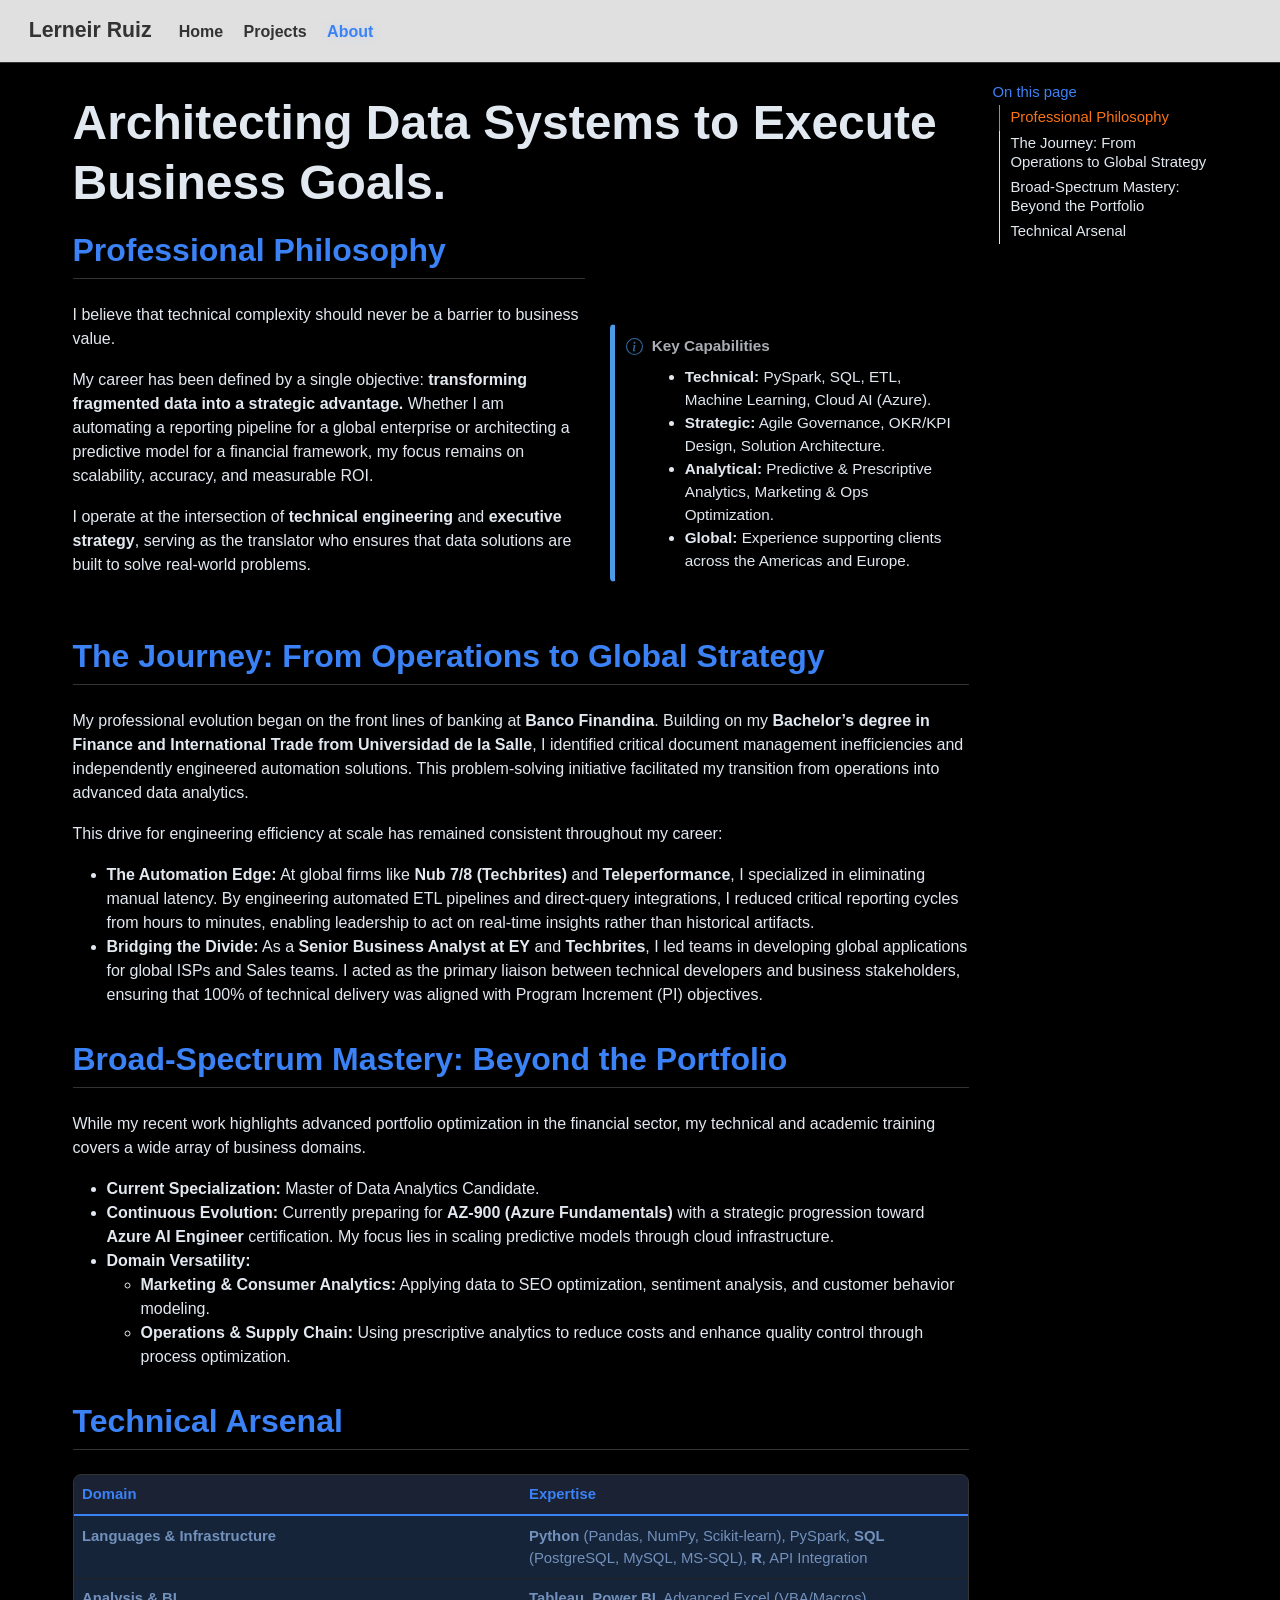
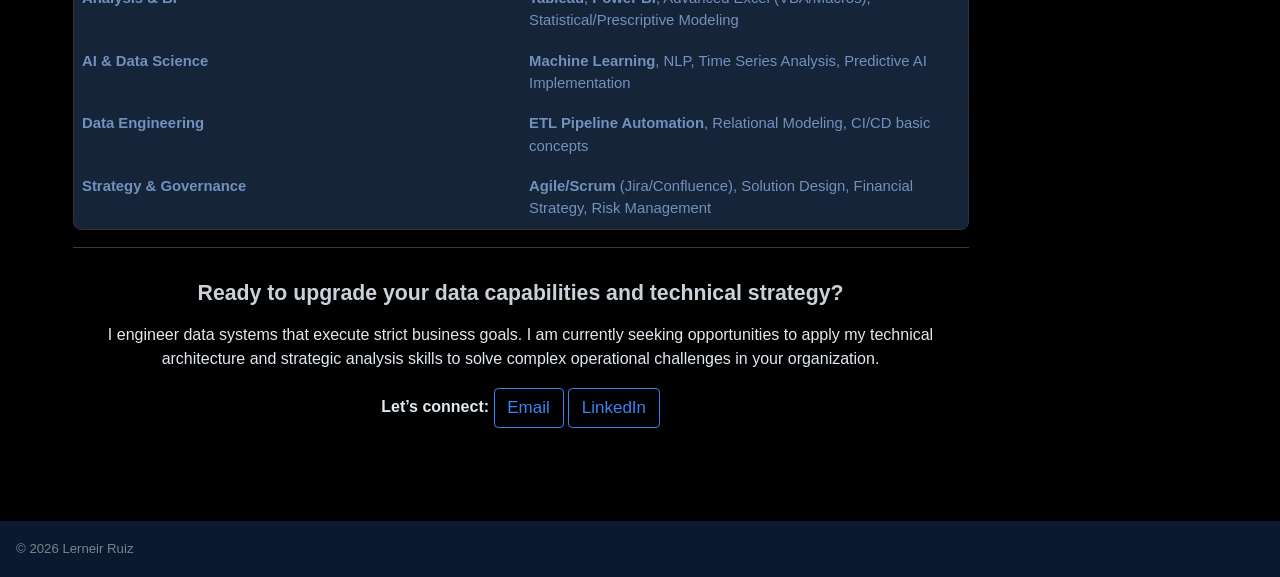
==== commit 3a42d5e1: "Built site for gh-pages" ====
--- a/about/index.html
+++ b/about/index.html
@@ -40,7 +40,7 @@
 <link href="../site_libs/quarto-html/quarto-syntax-highlighting-dark-b758ccaa5987ceb1b75504551e579abf.css" rel="stylesheet" id="quarto-text-highlighting-styles">
 <script src="../site_libs/bootstrap/bootstrap.min.js"></script>
 <link href="../site_libs/bootstrap/bootstrap-icons.css" rel="stylesheet">
-<link href="../site_libs/bootstrap/bootstrap-c56ea303742ede86fa074ad413b0daa5.min.css" rel="stylesheet" append-hash="true" id="quarto-bootstrap" data-mode="dark">
+<link href="../site_libs/bootstrap/bootstrap-1fa056a3724f906df4ee0e6a444fe258.min.css" rel="stylesheet" append-hash="true" id="quarto-bootstrap" data-mode="dark">
 <script id="quarto-search-options" type="application/json">{
   "location": "navbar",
   "copy-button": false,
@@ -255,10 +255,10 @@
 <hr>
 <div class="card-text-center">
 <h4 class="anchored">
-Versatility in Action
+Ready to upgrade your data capabilities and technical strategy?
 </h4>
 <p>
-I am looking for opportunities where I can apply this dual-focus on engineering and strategy to solve complex challenges in any industry.
+I engineer data systems that execute strict business goals. I am currently seeking opportunities to apply my technical architecture and strategic analysis skills to solve complex operational challenges in your organization.
 </p>
 <p>
 <strong>Let’s connect:</strong> <a href="mailto:lerneir@yahoo.com" class="btn btn-outline-primary" role="button"> Email </a> <a href="https://www.linkedin.com/in/lerneir-ruiz-cifuentes-174350122/" class="btn btn-outline-primary" role="button"> LinkedIn </a>
